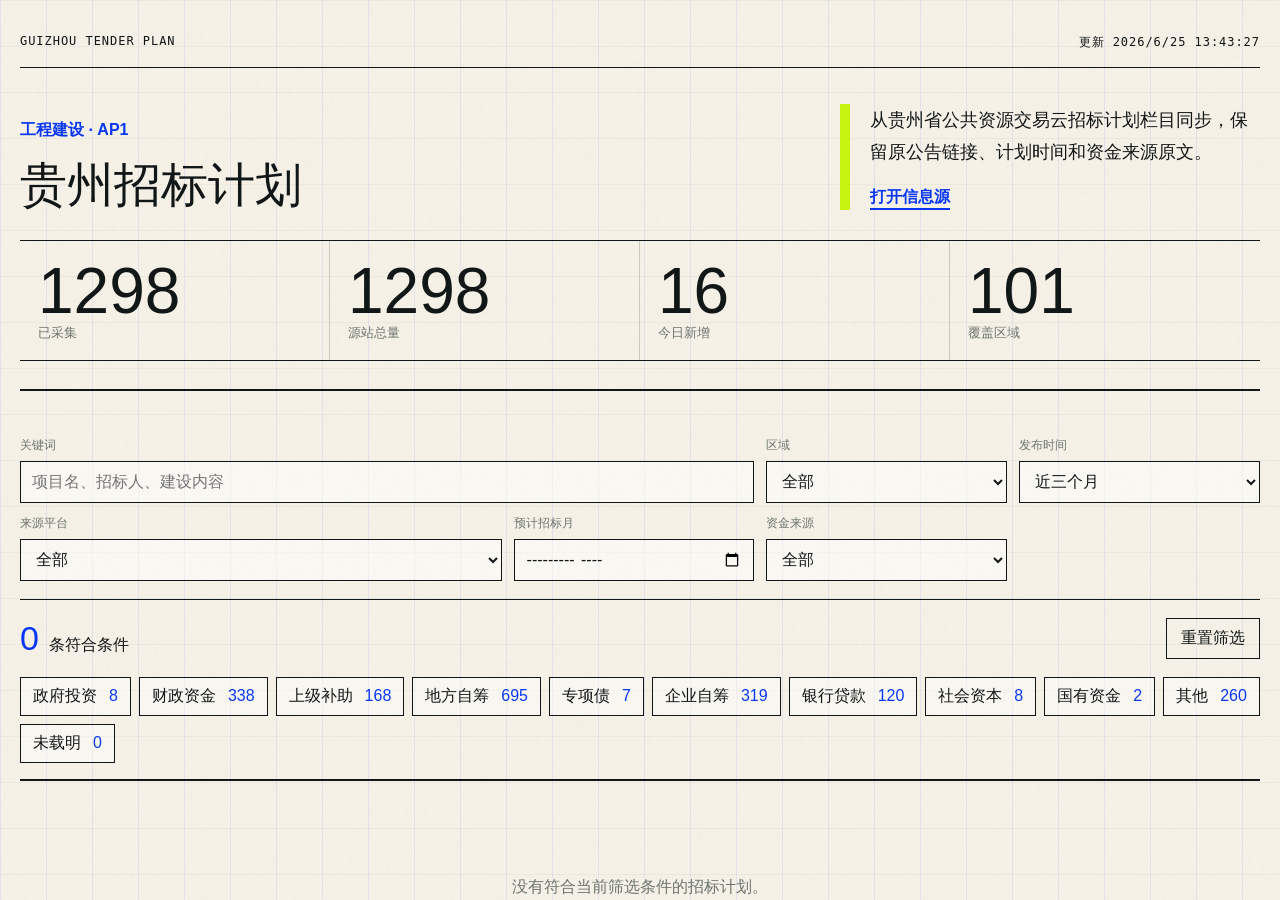
==== index.html @ 6355b163 "Add Guizhou tender plan site" ====
<!doctype html>
<html lang="zh-CN">
<head>
  <meta charset="utf-8">
  <meta name="viewport" content="width=device-width, initial-scale=1">
  <meta http-equiv="refresh" content="0; url=./tender-plan/">
  <title>贵州招标计划</title>
</head>
<body>
  <p><a href="./tender-plan/">打开贵州招标计划</a></p>
</body>
</html>
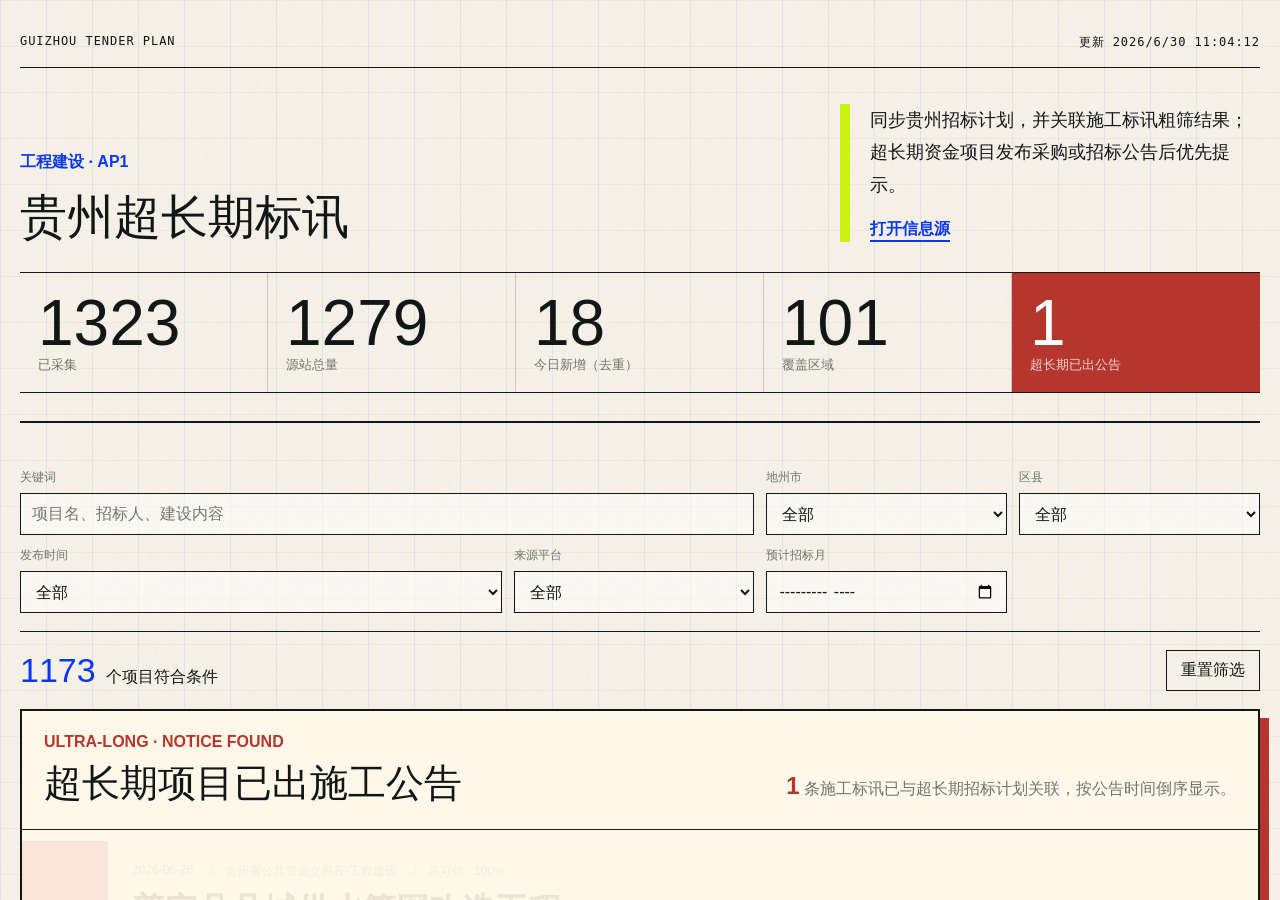
==== commit 44e1eb27: "update: 招标计划采集 - 2026-06-30" ====
--- a/index.html
+++ b/index.html
@@ -4,9 +4,9 @@
   <meta charset="utf-8">
   <meta name="viewport" content="width=device-width, initial-scale=1">
   <meta http-equiv="refresh" content="0; url=./tender-plan/">
-  <title>贵州招标计划</title>
+  <title>贵州超长期标讯</title>
 </head>
 <body>
-  <p><a href="./tender-plan/">打开贵州招标计划</a></p>
+  <p><a href="./tender-plan/">打开贵州超长期招标计划与施工标讯</a></p>
 </body>
 </html>
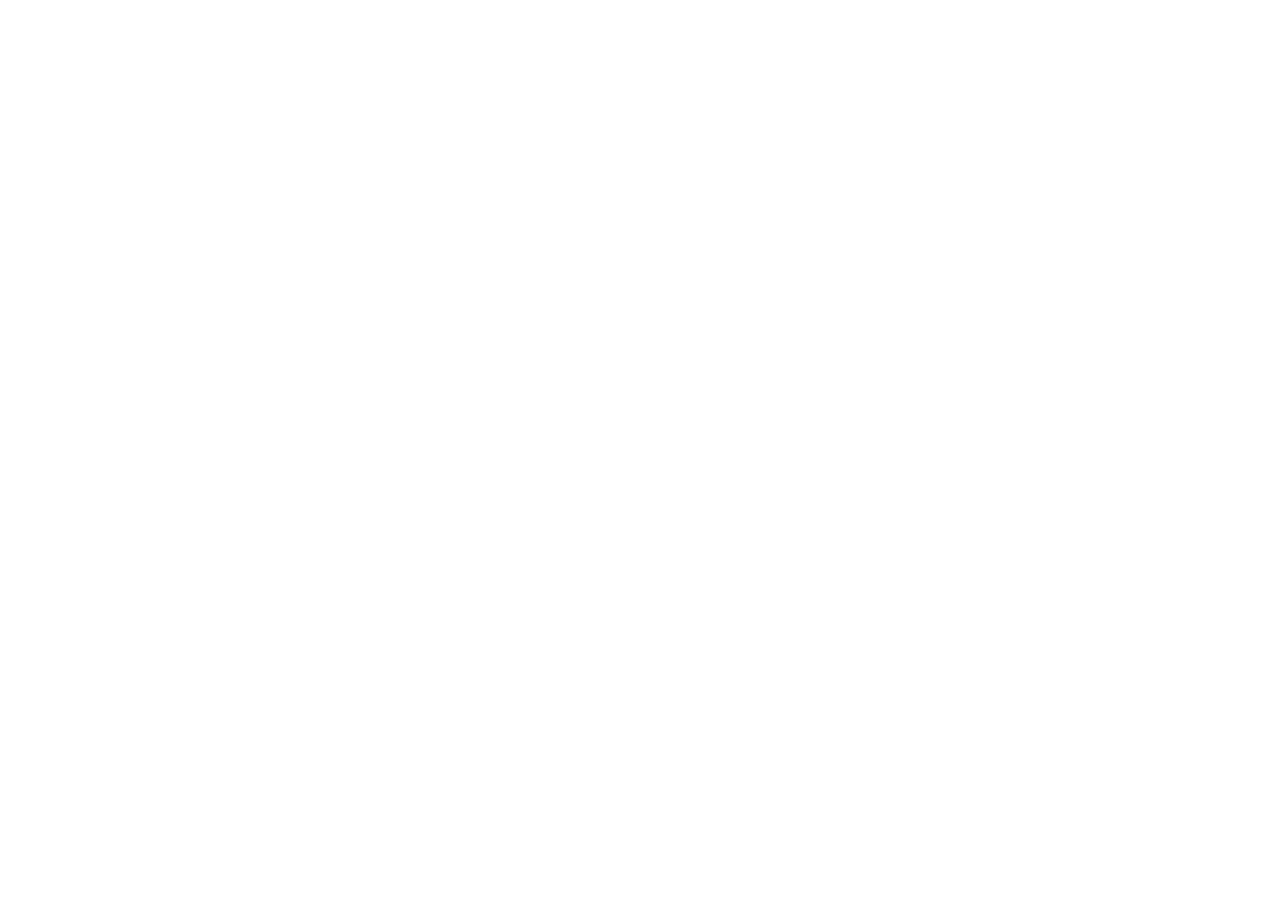
==== commit 4684ead9: "docs: redirect legacy plan site to unified radar" ====
--- a/index.html
+++ b/index.html
@@ -3,10 +3,10 @@
 <head>
   <meta charset="utf-8">
   <meta name="viewport" content="width=device-width, initial-scale=1">
-  <meta http-equiv="refresh" content="0; url=./tender-plan/">
-  <title>贵州超长期标讯</title>
+  <meta http-equiv="refresh" content="0; url=https://nono125-lee.github.io/guizhou-tender-daily/opportunities/">
+  <title>贵州施工机会雷达</title>
 </head>
 <body>
-  <p><a href="./tender-plan/">打开贵州超长期招标计划与施工标讯</a></p>
+  <p><a href="https://nono125-lee.github.io/guizhou-tender-daily/opportunities/">打开统一施工机会雷达</a></p>
 </body>
 </html>
